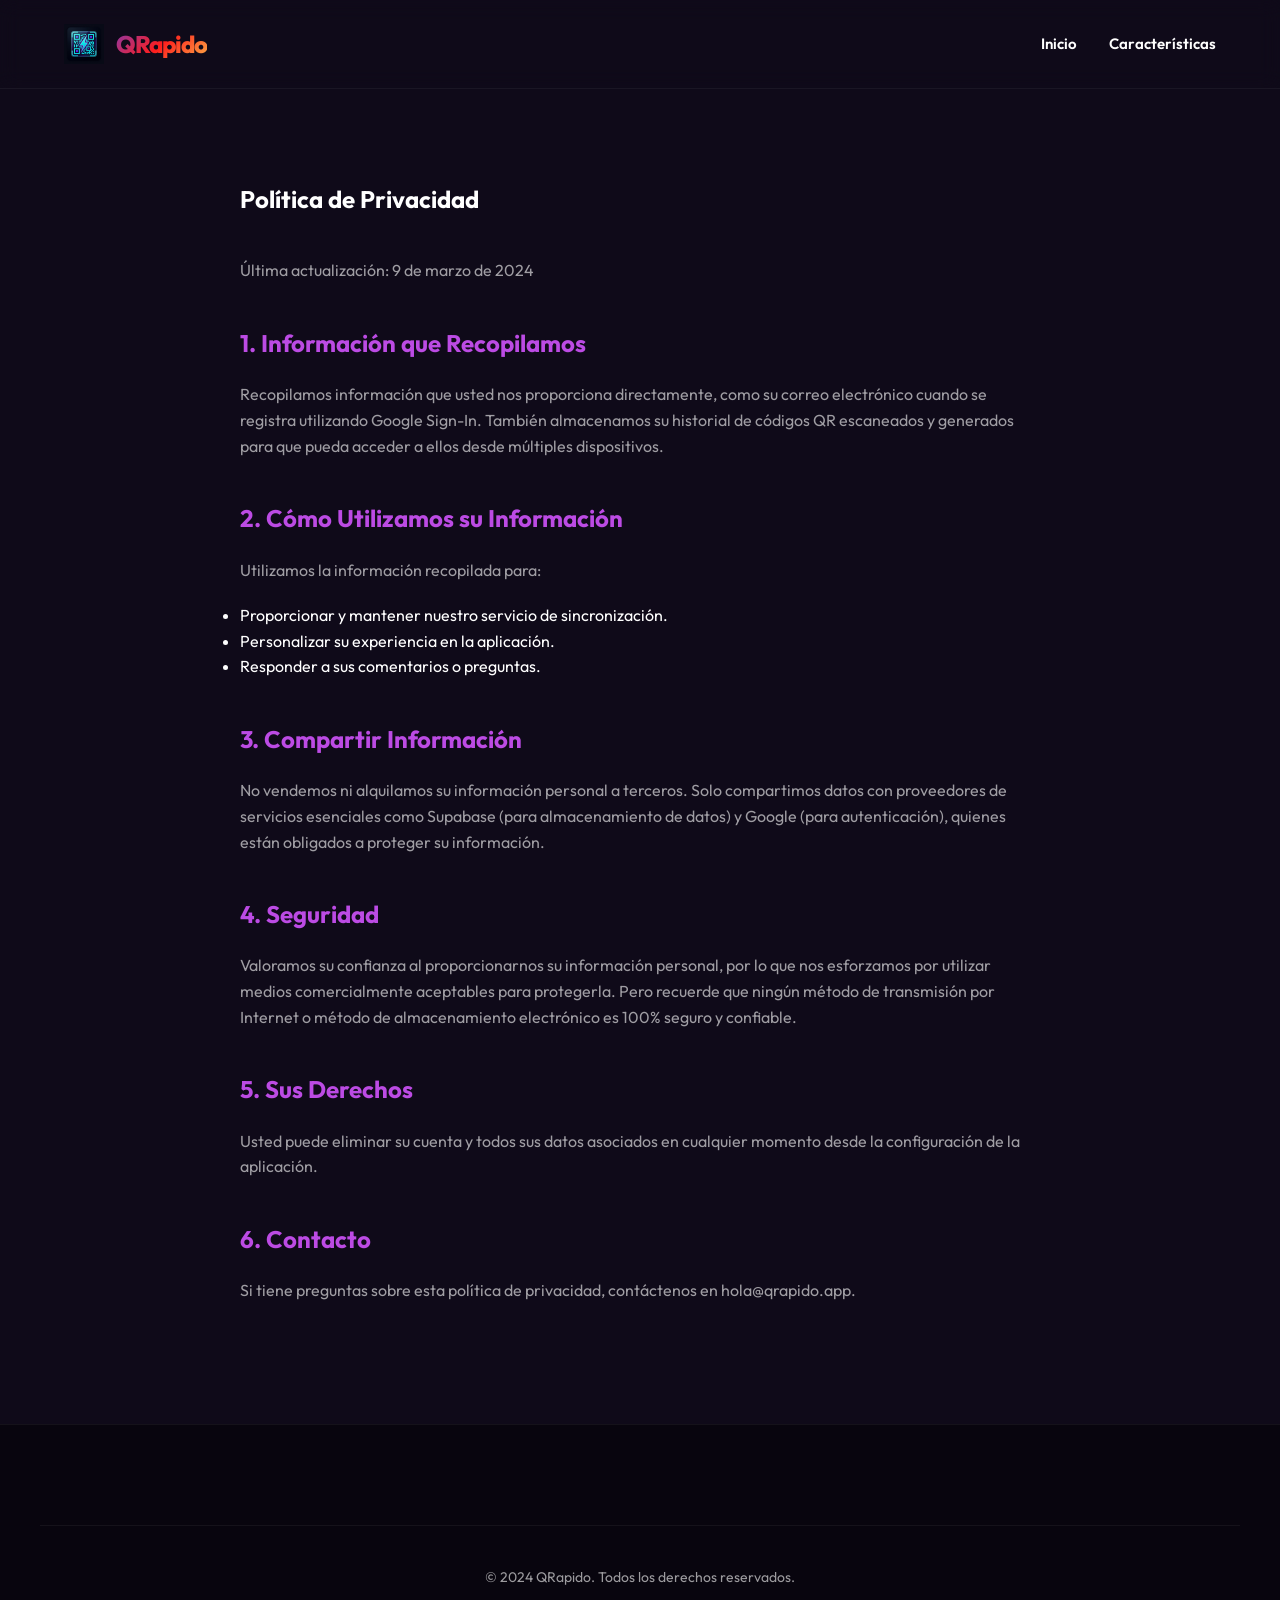
==== privacy.html @ 95e9070f "first commit" ====
<!DOCTYPE html>
<html lang="es">
<head>
    <meta charset="UTF-8">
    <meta name="viewport" content="width=device-width, initial-scale=1.0">
    <title>Política de Privacidad - QRapido</title>
    <link href="https://fonts.googleapis.com/css2?family=Outfit:wght@300;400;600;800&display=swap" rel="stylesheet">
    <link rel="stylesheet" href="style.css">
    <style>
        .legal-content {
            padding: 180px 0 100px;
            max-width: 800px;
            margin: 0 auto;
        }
        .legal-content h1 { margin-bottom: 40px; }
        .legal-content h2 { margin-top: 40px; margin-bottom: 20px; color: var(--accent); }
        .legal-content p { margin-bottom: 20px; color: var(--text-muted); }
    </style>
</head>
<body>
    <header class="navbar">
        <div class="container">
            <div class="logo">
                <a href="index.html" style="text-decoration: none; display: flex; align-items: center; gap: 12px;">
                    <img src="logo.png" alt="QRapido Logo" class="logo-img">
                    <span class="logo-text">QRapido</span>
                </a>
            </div>
            <nav class="nav-links">
                <a href="index.html">Inicio</a>
                <a href="index.html#features">Características</a>
            </nav>
        </div>
    </header>

    <div class="container">
        <article class="legal-content">
            <h1>Política de Privacidad</h1>
            <p>Última actualización: 9 de marzo de 2024</p>

            <h2>1. Información que Recopilamos</h2>
            <p>Recopilamos información que usted nos proporciona directamente, como su correo electrónico cuando se registra utilizando Google Sign-In. También almacenamos su historial de códigos QR escaneados y generados para que pueda acceder a ellos desde múltiples dispositivos.</p>

            <h2>2. Cómo Utilizamos su Información</h2>
            <p>Utilizamos la información recopilada para:</p>
            <ul>
                <li>Proporcionar y mantener nuestro servicio de sincronización.</li>
                <li>Personalizar su experiencia en la aplicación.</li>
                <li>Responder a sus comentarios o preguntas.</li>
            </ul>

            <h2>3. Compartir Información</h2>
            <p>No vendemos ni alquilamos su información personal a terceros. Solo compartimos datos con proveedores de servicios esenciales como Supabase (para almacenamiento de datos) y Google (para autenticación), quienes están obligados a proteger su información.</p>

            <h2>4. Seguridad</h2>
            <p>Valoramos su confianza al proporcionarnos su información personal, por lo que nos esforzamos por utilizar medios comercialmente aceptables para protegerla. Pero recuerde que ningún método de transmisión por Internet o método de almacenamiento electrónico es 100% seguro y confiable.</p>

            <h2>5. Sus Derechos</h2>
            <p>Usted puede eliminar su cuenta y todos sus datos asociados en cualquier momento desde la configuración de la aplicación.</p>

            <h2>6. Contacto</h2>
            <p>Si tiene preguntas sobre esta política de privacidad, contáctenos en hola@qrapido.app.</p>
        </article>
    </div>

    <footer class="footer">
        <div class="container footer-bottom">
            <p>&copy; 2024 QRapido. Todos los derechos reservados.</p>
        </div>
    </footer>
</body>
</html>
---- style.css ----
:root {
    --primary: #833ab4;
    --primary-gradient: linear-gradient(135deg, #833ab4 0%, #fd1d1d 50%, #fcb045 100%);
    --bg-dark: #0f0a19;
    --card-bg: rgba(255, 255, 255, 0.05);
    --text-white: #ffffff;
    --text-muted: rgba(255, 255, 255, 0.6);
    --accent: #bc4be4;
    --transition: all 0.3s cubic-bezier(0.4, 0, 0.2, 1);
}

* {
    margin: 0;
    padding: 0;
    box-sizing: border-box;
}

body {
    font-family: 'Outfit', sans-serif;
    background-color: var(--bg-dark);
    color: var(--text-white);
    line-height: 1.6;
    overflow-x: hidden;
}

.container {
    max-width: 1200px;
    margin: 0 auto;
    padding: 0 24px;
}

/* Navbar */
.navbar {
    padding: 24px 0;
    position: fixed;
    width: 100%;
    top: 0;
    z-index: 1000;
    background: rgba(15, 10, 25, 0.8);
    backdrop-filter: blur(10px);
    border-bottom: 1px solid rgba(255, 255, 255, 0.05);
}

.navbar .container {
    display: flex;
    justify-content: space-between;
    align-items: center;
}

.logo {
    display: flex;
    align-items: center;
    gap: 12px;
}

.logo-img {
    height: 40px;
}

.logo-text {
    font-size: 24px;
    font-weight: 800;
    letter-spacing: -1px;
    background: var(--primary-gradient);
    -webkit-background-clip: text;
    background-clip: text;
    -webkit-text-fill-color: transparent;
}

.nav-links {
    display: flex;
    gap: 32px;
    align-items: center;
}

.nav-links a {
    color: var(--text-white);
    text-decoration: none;
    font-weight: 600;
    font-size: 15px;
    transition: var(--transition);
}

.nav-links a:hover {
    color: var(--accent);
}

/* Buttons */
.btn-primary {
    background: var(--primary-gradient);
    padding: 16px 32px;
    border-radius: 50px;
    color: white;
    text-decoration: none;
    font-weight: 600;
    display: inline-flex;
    align-items: center;
    gap: 10px;
    transition: var(--transition);
    border: none;
    box-shadow: 0 10px 20px rgba(131, 58, 180, 0.3);
}

.btn-primary:hover {
    transform: translateY(-3px);
    box-shadow: 0 15px 30px rgba(131, 58, 180, 0.5);
}

.btn-secondary {
    background: rgba(255, 255, 255, 0.05);
    padding: 16px 32px;
    border-radius: 50px;
    color: white;
    text-decoration: none;
    font-weight: 600;
    display: inline-flex;
    align-items: center;
    gap: 10px;
    transition: var(--transition);
    border: 1px solid rgba(255, 255, 255, 0.1);
}

.btn-secondary:hover {
    background: rgba(255, 255, 255, 0.1);
    transform: translateY(-3px);
}

.btn-primary-small {
    background: var(--primary-gradient);
    padding: 10px 24px;
    border-radius: 50px;
    color: white;
    text-decoration: none;
    font-weight: 600;
    font-size: 14px;
}

/* Hero Section */
.hero {
    padding: 180px 0 100px;
    position: relative;
    overflow: hidden;
}

.hero-grid {
    display: grid;
    grid-template-columns: 1fr 1fr;
    gap: 60px;
    align-items: center;
}

.hero-content h1 {
    font-size: 64px;
    font-weight: 800;
    line-height: 1.1;
    margin-bottom: 24px;
    letter-spacing: -2px;
}

.highlight {
    background: var(--primary-gradient);
    -webkit-background-clip: text;
    background-clip: text;
    -webkit-text-fill-color: transparent;
}

.hero-content p {
    font-size: 20px;
    color: var(--text-muted);
    margin-bottom: 40px;
    max-width: 500px;
}

.cta-buttons {
    display: flex;
    gap: 20px;
}

.hero-image-container {
    position: relative;
    display: flex;
    justify-content: center;
}

.glass-card {
    background: var(--card-bg);
    backdrop-filter: blur(20px);
    border-radius: 40px;
    padding: 20px;
    border: 1px solid rgba(255, 255, 255, 0.1);
    transform: rotate(5deg);
    transition: var(--transition);
    max-width: 400px;
}

.glass-card:hover {
    transform: rotate(0deg) scale(1.05);
}

.mockup-img {
    width: 100%;
    border-radius: 20px;
}

/* Background Blobs */
.hero-bg-blobs .blob {
    position: absolute;
    width: 600px;
    height: 600px;
    border-radius: 50%;
    filter: blur(100px);
    z-index: -1;
    opacity: 0.3;
}

.blob-1 {
    top: -200px;
    right: -100px;
    background: #833ab4;
}

.blob-2 {
    bottom: -100px;
    left: -100px;
    background: #fd1d1d;
}

/* Features Section */
.features {
    padding: 100px 0;
}

.section-title {
    font-size: 40px;
    font-weight: 800;
    text-align: center;
    margin-bottom: 60px;
}

.features-grid {
    display: grid;
    grid-template-columns: repeat(3, 1fr);
    gap: 30px;
}

.feature-card {
    background: var(--card-bg);
    padding: 40px;
    border-radius: 30px;
    border: 1px solid rgba(255, 255, 255, 0.05);
    transition: var(--transition);
}

.feature-card:hover {
    background: rgba(255, 255, 255, 0.08);
    transform: translateY(-10px);
    border-color: rgba(255, 255, 255, 0.15);
}

.feature-icon {
    font-size: 48px;
    margin-bottom: 24px;
}

.feature-card h3 {
    font-size: 24px;
    margin-bottom: 16px;
    font-weight: 700;
}

.feature-card p {
    color: var(--text-muted);
}

/* How it works */
.how-it-works {
    padding: 100px 0;
}

.steps-container {
    display: flex;
    justify-content: space-between;
    gap: 40px;
    margin-top: 60px;
}

.step {
    flex: 1;
    text-align: center;
}

.step-number {
    width: 60px;
    height: 60px;
    background: var(--primary-gradient);
    border-radius: 50%;
    display: flex;
    align-items: center;
    justify-content: center;
    font-size: 24px;
    font-weight: 800;
    margin: 0 auto 24px;
    color: white;
}

.step h3 {
    font-size: 24px;
    margin-bottom: 12px;
}

.step p {
    color: var(--text-muted);
}

/* Footer */
.footer {
    padding: 100px 0 40px;
    background: #08050e;
    border-top: 1px solid rgba(255, 255, 255, 0.05);
}

.footer-grid {
    display: grid;
    grid-template-columns: 2fr 1fr 1fr;
    gap: 80px;
    margin-bottom: 80px;
}

.footer-brand p {
    margin-top: 20px;
    color: var(--text-muted);
    max-width: 300px;
}

.footer-links h4, .footer-social h4 {
    margin-bottom: 24px;
    font-size: 18px;
    font-weight: 700;
}

.footer-links ul {
    list-style: none;
}

.footer-links ul li {
    margin-bottom: 12px;
}

.footer-links a {
    color: var(--text-muted);
    text-decoration: none;
    transition: var(--transition);
}

.footer-links a:hover {
    color: var(--text-white);
}

.footer-bottom {
    text-align: center;
    padding-top: 40px;
    border-top: 1px solid rgba(255, 255, 255, 0.05);
    color: var(--text-muted);
    font-size: 14px;
}

/* FAQ Section */
.faq {
    padding: 100px 0;
}

.faq-grid {
    display: grid;
    grid-template-columns: repeat(auto-fit, minmax(300px, 1fr));
    gap: 30px;
}

.faq-item {
    background: var(--card-bg);
    padding: 30px;
    border-radius: 20px;
    border: 1px solid rgba(255, 255, 255, 0.05);
}

.faq-item h4 {
    font-size: 20px;
    margin-bottom: 12px;
    color: var(--accent);
}

.faq-item p {
    color: var(--text-muted);
}

/* Animations */
@keyframes fadeInUp {
    from {
        opacity: 0;
        transform: translateY(30px);
    }
    to {
        opacity: 1;
        transform: translateY(0);
    }
}

.fade-in {
    animation: fadeInUp 0.8s ease-out forwards;
}

.delay-1 { animation-delay: 0.2s; }
.delay-2 { animation-delay: 0.4s; }
.delay-3 { animation-delay: 0.6s; }

/* Responsive */
@media (max-width: 968px) {
    .hero-grid {
        grid-template-columns: 1fr;
        text-align: center;
    }
    
    .hero-content p {
        margin: 0 auto 40px;
    }
    
    .cta-buttons {
        justify-content: center;
    }
    
    .features-grid {
        grid-template-columns: 1fr;
    }
    
    .steps-container {
        flex-direction: column;
    }
    
    .hero-content h1 {
        font-size: 48px;
    }
    
    .footer-grid {
        grid-template-columns: 1fr;
        gap: 40px;
    }
}
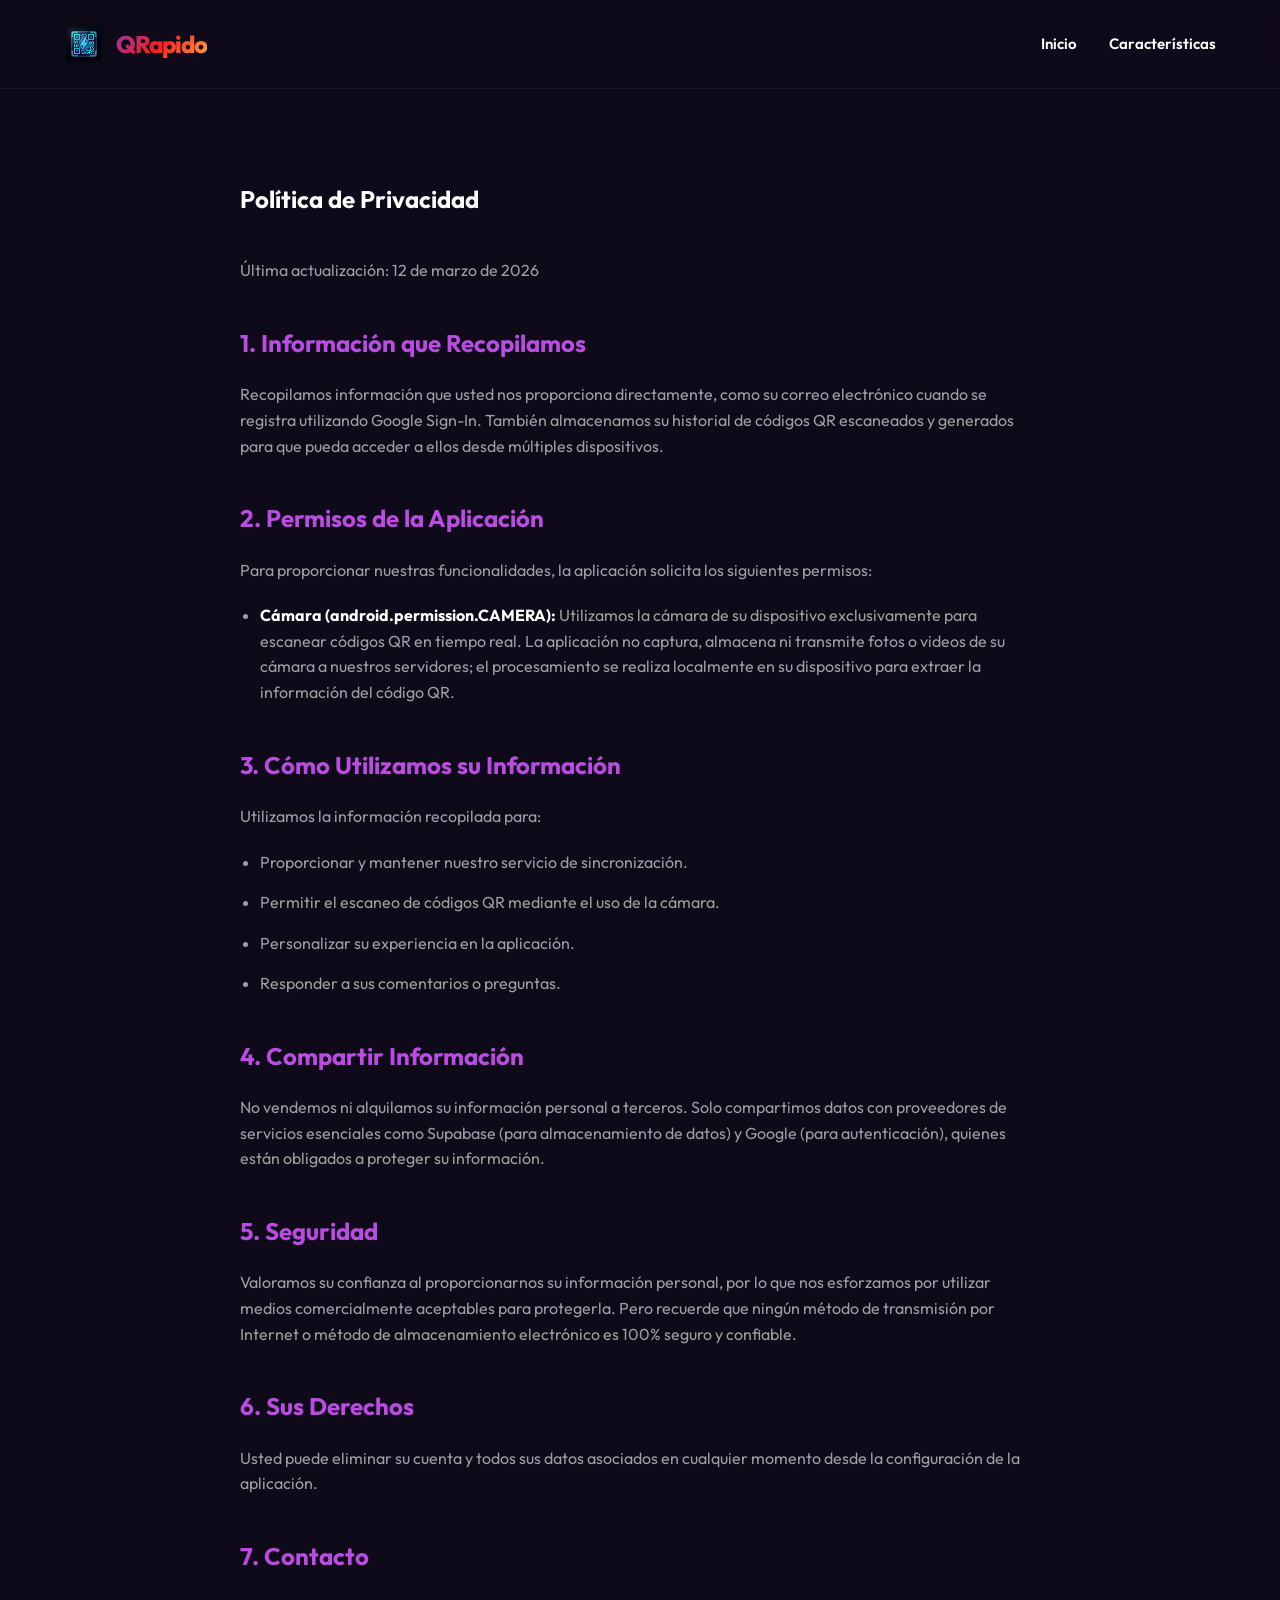
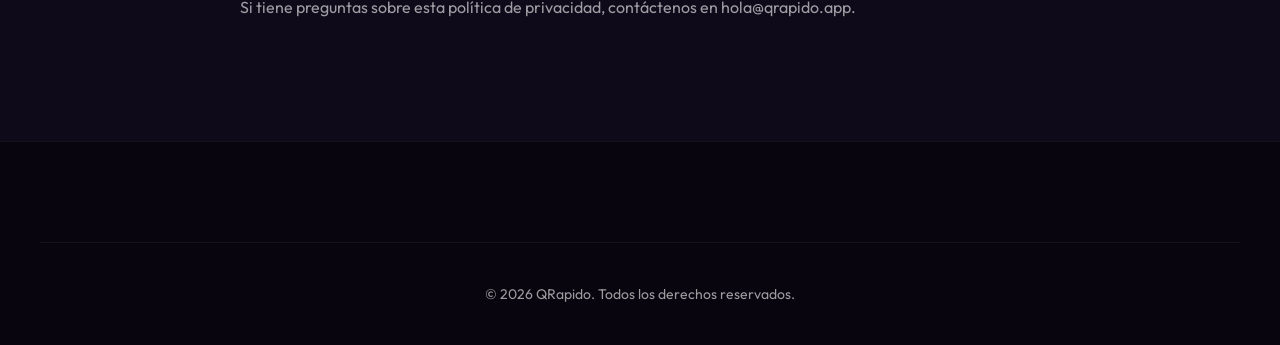
==== commit bfbab9d9: "feat: Update legal document dates and copyright year, adding camera permission details to the privac" ====
--- a/privacy.html
+++ b/privacy.html
@@ -6,6 +6,7 @@
     <title>Política de Privacidad - QRapido</title>
     <link href="https://fonts.googleapis.com/css2?family=Outfit:wght@300;400;600;800&display=swap" rel="stylesheet">
     <link rel="stylesheet" href="style.css">
+    <link rel="icon" href="favicon.png">
     <style>
         .legal-content {
             padding: 180px 0 100px;
@@ -15,6 +16,9 @@
         .legal-content h1 { margin-bottom: 40px; }
         .legal-content h2 { margin-top: 40px; margin-bottom: 20px; color: var(--accent); }
         .legal-content p { margin-bottom: 20px; color: var(--text-muted); }
+        .legal-content ul { margin-bottom: 30px; padding-left: 20px; }
+        .legal-content li { margin-bottom: 15px; color: var(--text-muted); }
+        .legal-content strong { color: var(--text-white); }
     </style>
 </head>
 <body>
@@ -36,36 +40,43 @@
     <div class="container">
         <article class="legal-content">
             <h1>Política de Privacidad</h1>
-            <p>Última actualización: 9 de marzo de 2024</p>
+            <p>Última actualización: 12 de marzo de 2026</p>
 
             <h2>1. Información que Recopilamos</h2>
             <p>Recopilamos información que usted nos proporciona directamente, como su correo electrónico cuando se registra utilizando Google Sign-In. También almacenamos su historial de códigos QR escaneados y generados para que pueda acceder a ellos desde múltiples dispositivos.</p>
 
-            <h2>2. Cómo Utilizamos su Información</h2>
+            <h2>2. Permisos de la Aplicación</h2>
+            <p>Para proporcionar nuestras funcionalidades, la aplicación solicita los siguientes permisos:</p>
+            <ul>
+                <li><strong>Cámara (android.permission.CAMERA):</strong> Utilizamos la cámara de su dispositivo exclusivamente para escanear códigos QR en tiempo real. La aplicación no captura, almacena ni transmite fotos o videos de su cámara a nuestros servidores; el procesamiento se realiza localmente en su dispositivo para extraer la información del código QR.</li>
+            </ul>
+
+            <h2>3. Cómo Utilizamos su Información</h2>
             <p>Utilizamos la información recopilada para:</p>
             <ul>
                 <li>Proporcionar y mantener nuestro servicio de sincronización.</li>
+                <li>Permitir el escaneo de códigos QR mediante el uso de la cámara.</li>
                 <li>Personalizar su experiencia en la aplicación.</li>
                 <li>Responder a sus comentarios o preguntas.</li>
             </ul>
 
-            <h2>3. Compartir Información</h2>
+            <h2>4. Compartir Información</h2>
             <p>No vendemos ni alquilamos su información personal a terceros. Solo compartimos datos con proveedores de servicios esenciales como Supabase (para almacenamiento de datos) y Google (para autenticación), quienes están obligados a proteger su información.</p>
 
-            <h2>4. Seguridad</h2>
+            <h2>5. Seguridad</h2>
             <p>Valoramos su confianza al proporcionarnos su información personal, por lo que nos esforzamos por utilizar medios comercialmente aceptables para protegerla. Pero recuerde que ningún método de transmisión por Internet o método de almacenamiento electrónico es 100% seguro y confiable.</p>
 
-            <h2>5. Sus Derechos</h2>
+            <h2>6. Sus Derechos</h2>
             <p>Usted puede eliminar su cuenta y todos sus datos asociados en cualquier momento desde la configuración de la aplicación.</p>
 
-            <h2>6. Contacto</h2>
+            <h2>7. Contacto</h2>
             <p>Si tiene preguntas sobre esta política de privacidad, contáctenos en hola@qrapido.app.</p>
         </article>
     </div>
 
     <footer class="footer">
         <div class="container footer-bottom">
-            <p>&copy; 2024 QRapido. Todos los derechos reservados.</p>
+            <p>&copy; 2026 QRapido. Todos los derechos reservados.</p>
         </div>
     </footer>
 </body>
